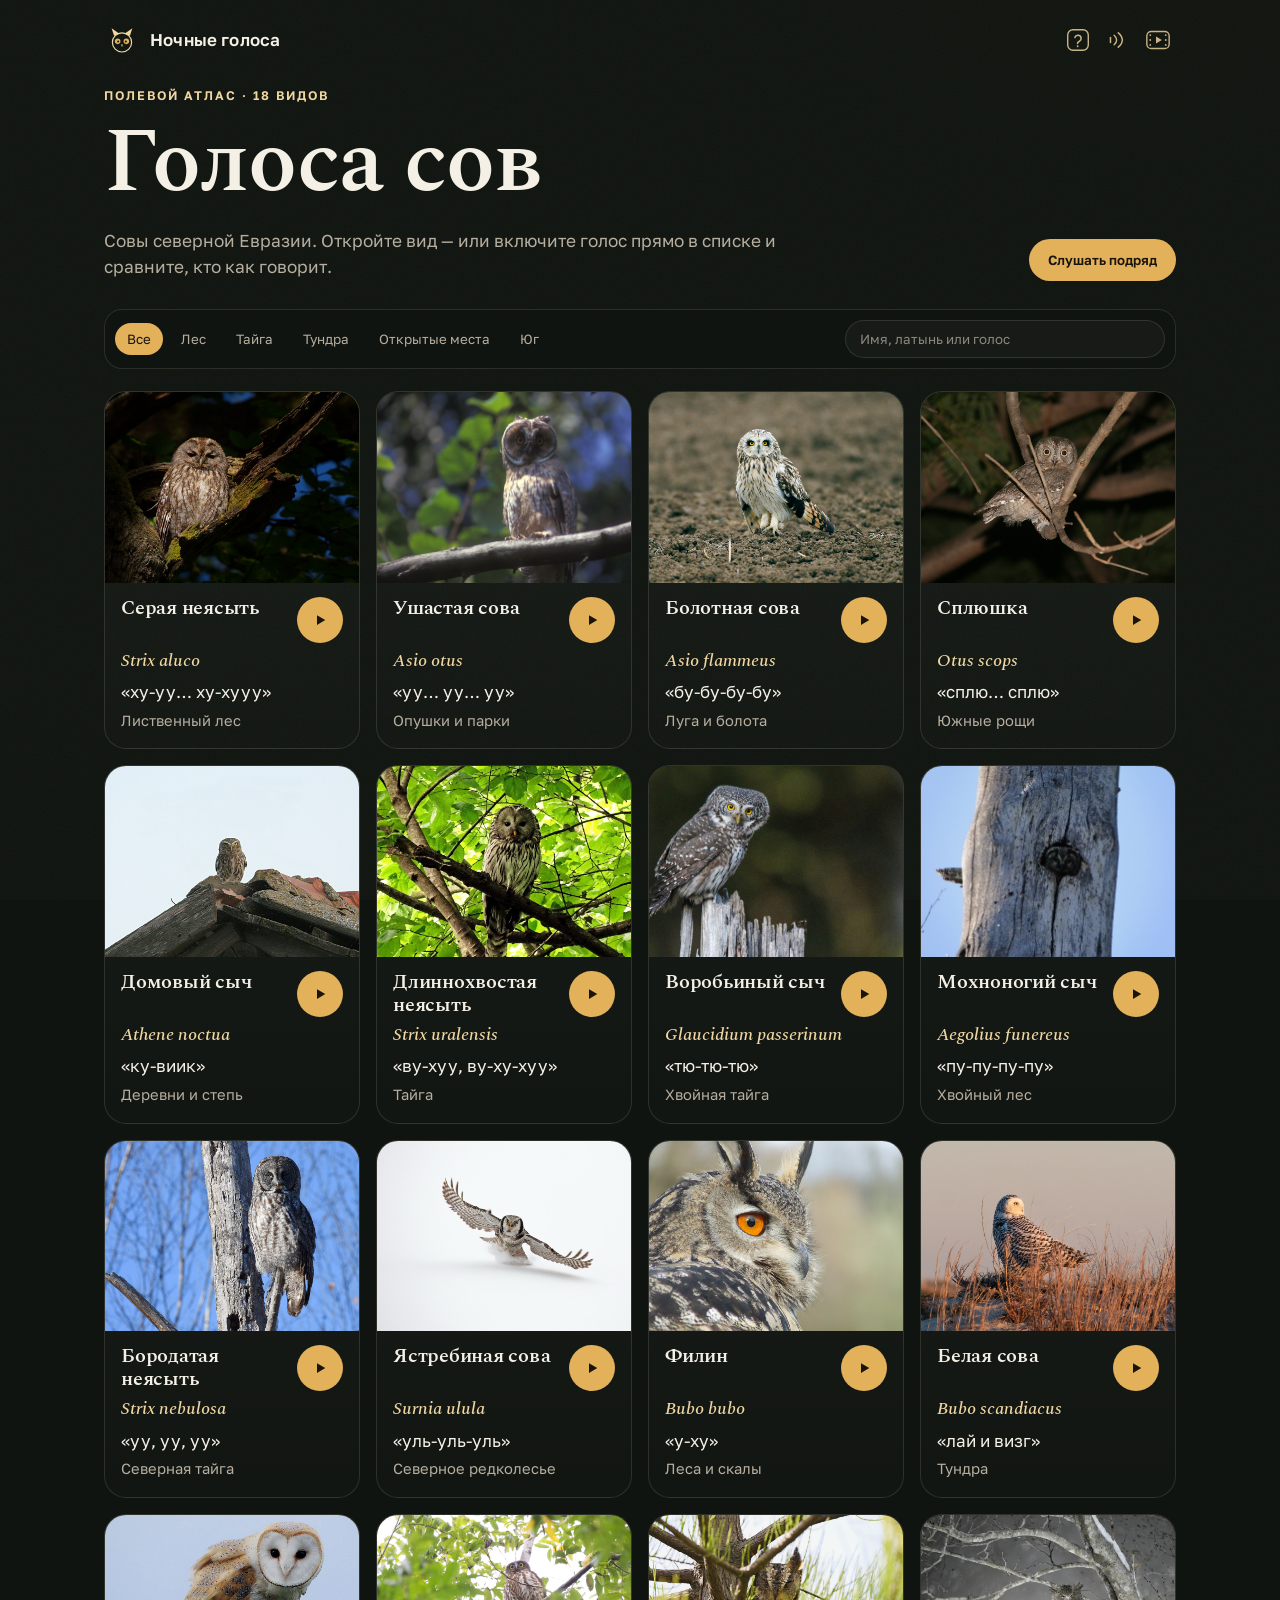
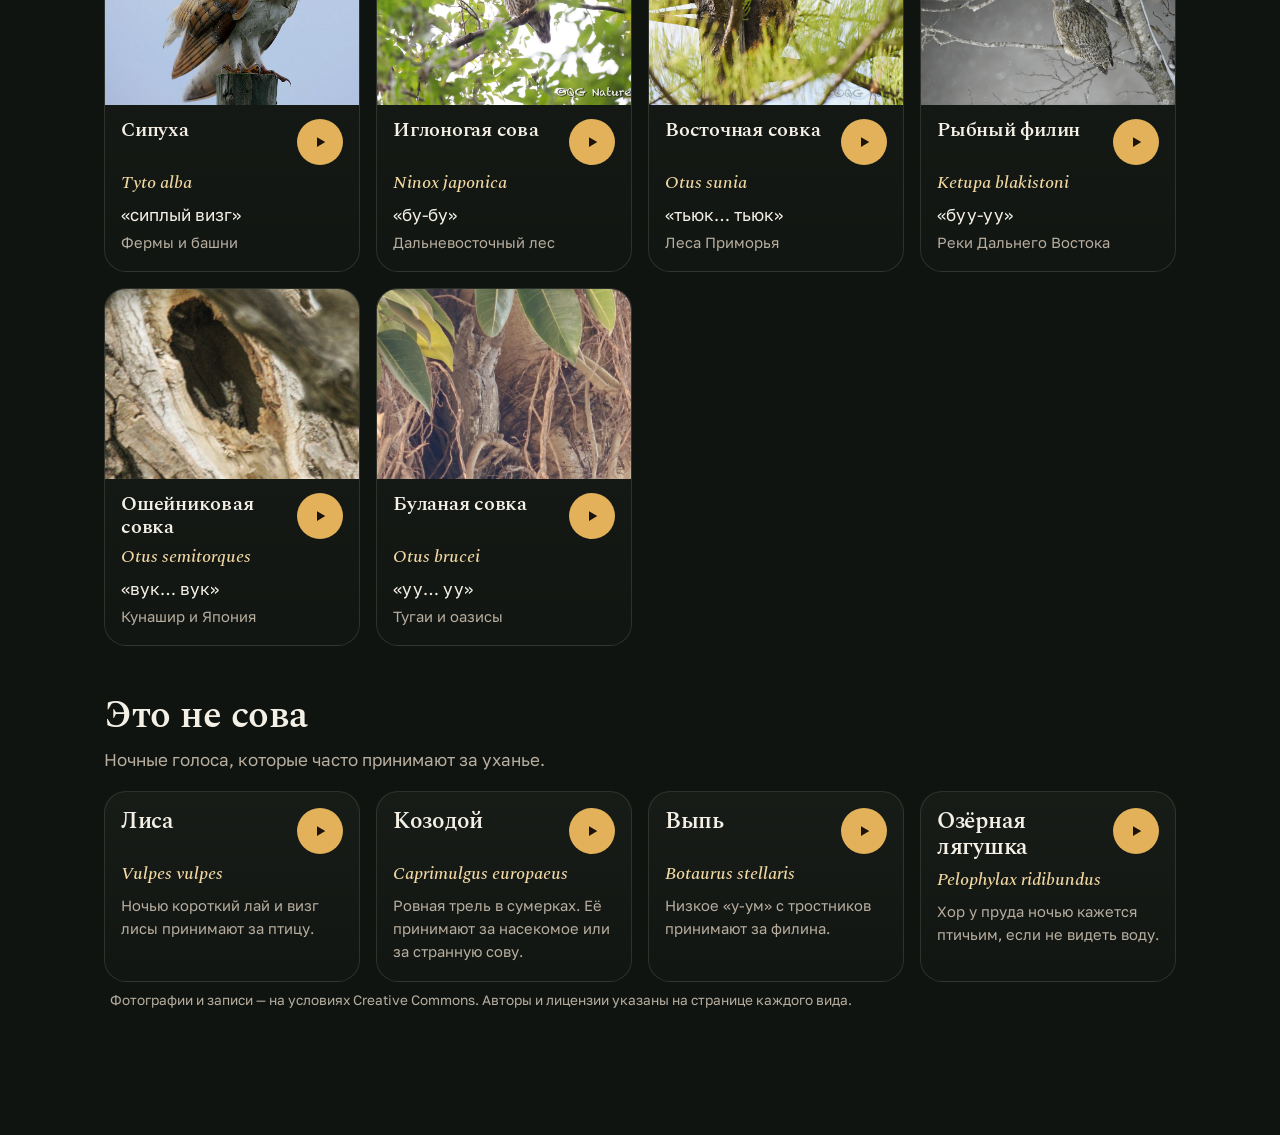
==== index.html @ 268fffe8 "Add an installable app that stores voices only after installation. Co-authored-by: Cursor <cursorage" ====
<!DOCTYPE html>
<html lang="ru">
<head>
  <meta charset="utf-8">
  <meta name="viewport" content="width=device-width, initial-scale=1">
  <title>Ночные голоса — атлас сов</title>
  <meta name="description" content="Каталог сов Евразии: фотографии, краткая биография, схема ареала и запись голоса. Статический сайт без базы данных.">
  <meta name="color-scheme" content="dark">
  <meta name="theme-color" content="#101410">
  <meta name="mobile-web-app-capable" content="yes">
  <meta name="apple-mobile-web-app-capable" content="yes">
  <meta name="apple-mobile-web-app-status-bar-style" content="black">
  <meta name="apple-mobile-web-app-title" content="Ночные голоса">
  <link rel="manifest" href="manifest.webmanifest">
  <link rel="apple-touch-icon" href="icons/icon-180.png">
  <link rel="icon" href="favicon.svg" type="image/svg+xml">
  <link rel="stylesheet" href="css/styles.css">
</head>
<body>
  <div class="sky" aria-hidden="true"></div>
  <header class="top">
    <a class="brand" href="#/">
      <svg class="mark" viewBox="0 0 48 48" aria-hidden="true">
        <circle cx="24" cy="27.2" r="12.8" fill="none" stroke="currentColor" stroke-width="1.6"/>
        <path d="M13.4 18.4 10.2 8.2 20.6 15.8z" fill="currentColor"/>
        <path d="M34.6 18.4 37.8 8.2 27.4 15.8z" fill="currentColor"/>
        <circle cx="18.2" cy="25.8" r="3.7" fill="#e2b15a"/>
        <circle cx="29.8" cy="25.8" r="3.7" fill="#e2b15a"/>
        <circle cx="18.9" cy="26" r="1.4" fill="#1a140c"/>
        <circle cx="29.1" cy="26" r="1.4" fill="#1a140c"/>
        <path d="M22.8 30h2.4L24 33.3z" fill="currentColor"/>
      </svg>
      <span>Ночные голоса</span>
    </a>
    <nav class="corner-links" aria-label="Разделы">
      <a class="corner-link" href="q/" target="_blank" rel="noopener" aria-label="Викторина" title="Викторина">
        <svg viewBox="0 0 32 32" aria-hidden="true">
          <rect x="4.25" y="4.25" width="23.5" height="23.5" rx="6" fill="none" stroke="currentColor" stroke-width="1.6"/>
          <path d="M12.4 13.1a3.7 3.7 0 0 1 7.2 1.2c0 2.3-2.2 3.2-3.4 4.2-.5.4-.7.9-.7 1.6" fill="none" stroke="currentColor" stroke-width="1.7" stroke-linecap="round"/>
          <circle cx="15.6" cy="23.15" r="1.05" fill="currentColor"/>
        </svg>
      </a>
      <a class="corner-link" href="v" target="_blank" rel="noopener" aria-label="Викторина по голосу" title="По голосу">
        <svg viewBox="0 0 32 32" aria-hidden="true">
          <path d="M7.4 13.1v5.8" fill="none" stroke="currentColor" stroke-width="1.7" stroke-linecap="round"/>
          <path d="M11.6 10.6c1.8 1.5 2.8 3.2 2.8 5.4s-1 3.9-2.8 5.4" fill="none" stroke="currentColor" stroke-width="1.7" stroke-linecap="round"/>
          <path d="M16.3 7.8c3 2.4 4.6 5.1 4.6 8.2s-1.6 5.8-4.6 8.2" fill="none" stroke="currentColor" stroke-width="1.7" stroke-linecap="round"/>
        </svg>
      </a>
      <a class="corner-link" href="h/" target="_blank" rel="noopener" aria-label="Фильм" title="Фильм">
        <svg viewBox="0 0 32 32" aria-hidden="true">
          <rect x="3.25" y="6.25" width="25.5" height="19.5" rx="5" fill="none" stroke="currentColor" stroke-width="1.6"/>
          <circle cx="7.15" cy="10.35" r="1.05" fill="currentColor"/>
          <circle cx="7.15" cy="16" r="1.05" fill="currentColor"/>
          <circle cx="7.15" cy="21.65" r="1.05" fill="currentColor"/>
          <circle cx="24.85" cy="10.35" r="1.05" fill="currentColor"/>
          <circle cx="24.85" cy="16" r="1.05" fill="currentColor"/>
          <circle cx="24.85" cy="21.65" r="1.05" fill="currentColor"/>
          <path d="M13.7 12.05v7.9l6.7-3.95z" fill="currentColor"/>
        </svg>
      </a>
    </nav>
  </header>
  <main id="app"></main>
  <div class="dock" id="dock" hidden>
    <button class="play" type="button" data-play="" aria-label="Пауза">
      <svg class="icon-play" viewBox="0 0 24 24" aria-hidden="true"><path d="M8 5.5v13l11-6.5z"/></svg>
      <svg class="icon-pause" viewBox="0 0 24 24" aria-hidden="true"><path d="M7 5h3.2v14H7zm6.8 0H17v14h-3.2z"/></svg>
    </button>
    <div class="dock-copy">
      <strong class="dock-name"></strong>
      <span class="dock-sub"></span>
    </div>
    <button class="text-button" type="button" data-stop>Стоп</button>
  </div>
  <audio id="player" preload="none"></audio>
  <dialog id="lightbox">
    <button class="text-button" type="button" data-close>Закрыть</button>
    <img alt="">
  </dialog>
  <script src="js/land.js"></script>
  <script src="js/data.js"></script>
  <script src="js/app.js"></script>
  <script src="js/pwa.js"></script>
</body>
</html>
---- css/styles.css ----
@import url("fonts.css");

:root {
  --bg: #101410;
  --bg-raise: #191e1a;
  --line: rgba(243, 232, 210, 0.12);
  --line-strong: rgba(226, 177, 90, 0.55);
  --text: #f4f0e6;
  --muted: #b7ae9f;
  --faint: #8f877a;
  --gold: #e2b15a;
  --gold-soft: #f0d7a2;
  --ink: #1a140c;
  --moss: #9aaf8d;
  --warn: #f0a06a;
  --shadow: 0 24px 60px rgba(0, 0, 0, 0.28);
  --serif: Spectral, Palatino, Georgia, serif;
  --sans: "Golos Text", "Segoe UI", sans-serif;
  --radius: 22px;
}

* { box-sizing: border-box; }
[hidden] { display: none !important; }
html { scroll-behavior: smooth; }
body {
  margin: 0;
  min-height: 100vh;
  color: var(--text);
  font-family: var(--sans);
  font-size: 17px;
  line-height: 1.55;
  background: var(--bg);
  color-scheme: dark;
}
button, input { font-family: inherit; }
img { max-width: 100%; }
button, input { color: inherit; }
a { color: inherit; }
h1, h2, h3, .latin {
  font-family: var(--serif);
  font-weight: 600;
  letter-spacing: -0.012em;
}
h1, h2, h3 { line-height: 1.12; margin: 0; }
.latin { font-weight: 500; font-style: italic; letter-spacing: 0; }

.sky {
  position: fixed;
  inset: 0;
  pointer-events: none;
  background:
    radial-gradient(520px 380px at 88% -10%, rgba(226, 177, 90, 0.16), transparent 70%),
    radial-gradient(640px 480px at -10% 110%, rgba(90, 120, 96, 0.16), transparent 68%),
    url("data:image/svg+xml,%3Csvg xmlns='http://www.w3.org/2000/svg' width='180' height='180'%3E%3Cfilter id='n'%3E%3CfeTurbulence type='fractalNoise' baseFrequency='.85' numOctaves='2' stitchTiles='stitch'/%3E%3C/filter%3E%3Crect width='180' height='180' filter='url(%23n)' opacity='.55'/%3E%3C/svg%3E");
  opacity: 0.55;
  mix-blend-mode: soft-light;
}

.top, #app, .dock { position: relative; z-index: 1; }
.top {
  display: flex;
  align-items: center;
  max-width: 1120px;
  margin: 0 auto;
  padding: 22px 24px 0;
}
.brand {
  display: inline-flex;
  align-items: center;
  gap: 10px;
  text-decoration: none;
  font-weight: 600;
  letter-spacing: 0.01em;
}
.mark {
  width: 36px;
  height: 36px;
  color: var(--gold-soft);
  border-radius: 12px;
  transition: background 0.2s ease;
}
.brand:hover .mark,
.brand:focus-visible .mark {
  background: rgba(226, 177, 90, 0.12);
}
.corner-links {
  margin-left: auto;
  display: inline-flex;
  align-items: center;
  gap: 4px;
}
.corner-link {
  display: inline-flex;
  align-items: center;
  justify-content: center;
  width: 36px;
  height: 36px;
  border-radius: 12px;
  color: var(--gold-soft);
  opacity: 0.82;
  transition: opacity 0.2s ease, background 0.2s ease;
}
.corner-link svg { width: 28px; height: 28px; }
.corner-link:hover, .corner-link:focus-visible {
  opacity: 1;
  background: rgba(226, 177, 90, 0.12);
}
#app {
  max-width: 1120px;
  margin: 0 auto;
  padding: 28px 24px 120px;
}

.hero {
  display: flex;
  justify-content: space-between;
  gap: 24px;
  align-items: flex-end;
  margin-bottom: 28px;
}
.eyebrow {
  margin: 0 0 8px;
  color: var(--gold-soft);
  font-size: 0.78rem;
  font-weight: 600;
  letter-spacing: 0.16em;
  text-transform: uppercase;
}
.hero h1 {
  font-size: clamp(3.15rem, 7.2vw, 5.6rem);
}
.lede {
  max-width: 46rem;
  margin: 14px 0 0;
  color: var(--muted);
  font-size: 1.08rem;
}
.tour, .text-button, .play, .filter, .thumb, .hero-photo, .back {
  cursor: pointer;
}
.tour, .text-button {
  border: 1px solid var(--line);
  background: transparent;
  border-radius: 999px;
  padding: 12px 18px;
  color: var(--text);
}
.tour {
  background: var(--gold);
  color: var(--ink);
  border-color: transparent;
  font-weight: 600;
  white-space: nowrap;
}
.tour[aria-pressed="true"] {
  background: transparent;
  color: var(--gold-soft);
  border-color: var(--line-strong);
}
.tour:hover, .text-button:hover, .filter:hover, .back:hover { border-color: var(--line-strong); }
.tour:hover { filter: brightness(1.05); }

.toolbar {
  display: flex;
  flex-wrap: wrap;
  gap: 12px;
  align-items: center;
  justify-content: space-between;
  position: sticky;
  top: 12px;
  z-index: 4;
  padding: 10px;
  margin-bottom: 22px;
  border: 1px solid var(--line);
  border-radius: 18px;
  background: rgba(16, 20, 16, 0.82);
  backdrop-filter: blur(16px);
}
.filters { display: flex; flex-wrap: wrap; gap: 6px; }
.filter {
  border: 0;
  background: transparent;
  color: var(--muted);
  border-radius: 999px;
  padding: 8px 12px;
}
.filter.is-on {
  background: var(--gold);
  color: var(--ink);
}
.search {
  display: flex;
  align-items: center;
  min-width: min(100%, 260px);
  flex: 1 1 220px;
  max-width: 320px;
  border-radius: 999px;
  border: 1px solid var(--line);
  background: rgba(255, 255, 255, 0.03);
}
.search input {
  width: 100%;
  border: 0;
  background: transparent;
  padding: 10px 14px;
  outline: none;
}
.search input::placeholder { color: var(--faint); }

.grid {
  display: grid;
  grid-template-columns: repeat(auto-fill, minmax(250px, 1fr));
  gap: 16px;
}
.card {
  display: flex;
  flex-direction: column;
  border: 1px solid var(--line);
  border-radius: var(--radius);
  background: linear-gradient(180deg, rgba(255, 248, 236, 0.035), rgba(255, 248, 236, 0.012));
  overflow: hidden;
  transition: transform 0.2s ease, border-color 0.2s ease;
}
.card:hover, .card.is-playing, .mimic:hover, .mimic.is-playing { border-color: var(--line-strong); transform: translateY(-3px); }
.card-photo {
  display: block;
  aspect-ratio: 4 / 3;
  overflow: hidden;
  background: #0c0f0d;
}
.card-photo img, .hero-photo img, .thumb img {
  width: 100%;
  height: 100%;
  object-fit: cover;
  display: block;
}
.card:hover .card-photo img { transform: scale(1.035); }
.card-photo img { transition: transform 0.45s ease; }
.card-body { padding: 14px 16px 16px; display: flex; flex-direction: column; gap: 4px; }
.card-title { display: flex; align-items: flex-start; justify-content: space-between; gap: 10px; }
.card-title a { min-width: 0; }
.card-title h2 {
  font-size: clamp(1.28rem, 1.45vw, 1.62rem);
  text-wrap: balance;
  hyphens: auto;
  overflow-wrap: break-word;
}
.card-title a, .similar a { text-decoration: none; }
.card-title a:hover, .similar a:hover h3 { color: var(--gold-soft); }
.latin { margin: 0; color: var(--gold-soft); font-size: 1.15rem; }
.mnemonic, .place { margin: 0; }
.mnemonic { color: var(--text); }
.place, .caption, .credits, .map-note { color: var(--muted); }
.place { font-size: 0.92rem; }

.play {
  width: 46px;
  height: 46px;
  flex: 0 0 auto;
  border: 0;
  border-radius: 50%;
  background: var(--gold);
  color: var(--ink);
  display: grid;
  place-items: center;
}
.play svg { width: 18px; height: 18px; fill: currentColor; }
.play .icon-pause, .play.is-on .icon-play { display: none; }
.play.is-on .icon-pause { display: block; }
.play:hover { filter: brightness(1.06); }

.empty {
  margin: 28px 0;
  color: var(--muted);
}

.back {
  display: inline-flex;
  margin-bottom: 18px;
  color: var(--muted);
  text-decoration: none;
}
.species-head {
  display: flex;
  justify-content: space-between;
  gap: 18px;
  align-items: flex-end;
  margin-bottom: 22px;
}
.species-head h1 {
  font-size: clamp(3rem, 6.4vw, 5.1rem);
  overflow-wrap: break-word;
  hyphens: auto;
}
.voice-line { margin: 10px 0 0; font-size: 1.25rem; }
.status {
  margin: 0;
  padding: 8px 12px;
  border-radius: 999px;
  border: 1px solid rgba(154, 175, 141, 0.45);
  color: var(--moss);
  white-space: nowrap;
}
.status[data-status="VU"],
.status[data-status="EN"] {
  border-color: rgba(240, 160, 106, 0.6);
  color: var(--warn);
}

.species-grid {
  display: grid;
  grid-template-columns: 1.35fr 0.9fr;
  gap: 22px;
  align-items: start;
}
.gallery, .voice-panel, .map-card, .prose, .similar, .credits {
  border: 1px solid var(--line);
  border-radius: var(--radius);
  background: rgba(255, 248, 236, 0.025);
}
.gallery { padding: 12px; }
.hero-photo {
  display: block;
  width: 100%;
  padding: 0;
  border: 0;
  border-radius: 16px;
  overflow: hidden;
  background: #0c0f0d;
  aspect-ratio: 4 / 3;
}
.thumbs { display: flex; gap: 8px; margin-top: 10px; }
.thumb {
  width: 84px;
  height: 64px;
  padding: 0;
  border-radius: 10px;
  overflow: hidden;
  border: 1px solid transparent;
  background: #0c0f0d;
}
.thumb[aria-current="true"] { border-color: var(--gold); }
.caption { margin: 10px 4px 2px; font-size: 0.88rem; }
.caption a { color: var(--gold-soft); }

.voice-panel { padding: 22px; }
.repertoire { margin: 0 0 14px; color: var(--muted); }
.calls { display: grid; gap: 18px; }
.voice-call + .voice-call {
  padding-top: 16px;
  border-top: 1px solid var(--line);
}
.voice-call h3 { font-size: 1.55rem; }
.when { margin: 6px 0 8px; color: var(--gold-soft); }
.hint { margin: 0 0 14px; color: var(--muted); }
.player { display: grid; grid-template-columns: auto 1fr; gap: 12px 14px; align-items: center; }
.wave {
  position: relative;
  height: 74px;
  border-radius: 12px;
  overflow: hidden;
  background: rgba(0, 0, 0, 0.22);
  cursor: pointer;
}
.wave canvas { width: 100%; height: 100%; display: block; }
.shade {
  position: absolute;
  top: 0;
  right: 0;
  bottom: 0;
  width: 100%;
  background: rgba(12, 15, 13, 0.62);
  box-shadow: -1px 0 0 var(--gold-soft);
  pointer-events: none;
}
.times {
  grid-column: 2;
  display: flex;
  justify-content: space-between;
  color: var(--faint);
  font-variant-numeric: tabular-nums;
  font-size: 0.85rem;
  margin-top: -6px;
}
.license-note {
  margin: 12px 0 0;
  color: var(--warn);
  font-size: 0.88rem;
}
.facts {
  display: grid;
  grid-template-columns: auto 1fr;
  gap: 7px 14px;
  margin: 18px 0 0;
}
.facts dt { color: var(--faint); }
.facts dd { margin: 0; }

.stack { display: grid; gap: 16px; margin-top: 16px; }
.prose, .habitat, .similar, .credits { padding: 22px 24px; }
.prose h2, .habitat h2, .similar h2 { font-size: 2rem; margin-bottom: 12px; }
.prose p, .habitat p { margin: 0 0 12px; }
.prose p:last-child, .habitat p:last-child { margin-bottom: 0; }
.habitat {
  display: grid;
  grid-template-columns: 0.85fr 1.15fr;
  gap: 22px;
  border: 1px solid var(--line);
  border-radius: var(--radius);
  background: rgba(255, 248, 236, 0.025);
}
.chips { display: flex; flex-wrap: wrap; gap: 8px; padding: 0; margin: 14px 0 0; list-style: none; }
.chips li {
  padding: 6px 10px;
  border-radius: 999px;
  background: rgba(154, 175, 141, 0.12);
  color: var(--moss);
  font-size: 0.92rem;
}
.map-card { padding: 12px 12px 8px; background: #121714; }
.map-card svg { width: 100%; height: auto; display: block; }
.land { fill: #2a3832; }
.range { fill: rgba(226, 177, 90, 0.42); stroke: rgba(240, 215, 162, 0.95); stroke-width: 1.4; }
.map-labels { fill: #c9c0b0; font-family: var(--sans); font-size: 15px; letter-spacing: 0.04em; }
.map-note { margin: 8px 6px 4px; font-size: 0.85rem; }

.mimics { margin-top: 48px; }
.mimics h2 { font-size: clamp(1.8rem, 3vw, 2.5rem); }
.mimic-lead {
  max-width: 40rem;
  margin: 10px 0 0;
  color: var(--muted);
}
.mimic-grid {
  display: grid;
  grid-template-columns: repeat(auto-fill, minmax(240px, 1fr));
  gap: 16px;
  margin-top: 18px;
}
.mimic {
  display: flex;
  flex-direction: column;
  gap: 6px;
  padding: 16px 16px 18px;
  border: 1px solid var(--line);
  border-radius: var(--radius);
  background: linear-gradient(180deg, rgba(255, 248, 236, 0.035), rgba(255, 248, 236, 0.012));
  transition: transform 0.2s ease, border-color 0.2s ease;
}
.mimic-title { display: flex; align-items: flex-start; justify-content: space-between; gap: 10px; }
.mimic-title a { text-decoration: none; min-width: 0; }
.mimic-title h3 { font-size: 1.45rem; }
.mimic-title a:hover h3 { color: var(--gold-soft); }
.mimic-page { max-width: 720px; }
.mimic-page h1 { font-size: clamp(2.4rem, 5vw, 3.6rem); }
.mimic-page .latin { margin: 8px 0 0; font-size: 1.35rem; }
.mimic-page .voice-call { margin-top: 22px; }
.mimic-page .credits { margin-top: 18px; }

.similar-list { display: grid; gap: 10px; }
.similar-list a {
  display: grid;
  grid-template-columns: 92px 1fr;
  gap: 12px;
  align-items: center;
  text-decoration: none;
  padding: 8px;
  border-radius: 16px;
}
.similar-list a:hover { background: rgba(255, 248, 236, 0.04); }
.similar-list img { width: 92px; height: 70px; object-fit: cover; border-radius: 10px; }
.similar-list h3 { font-size: 1.35rem; }
.similar-list p { margin: 4px 0 0; color: var(--muted); }

.credits summary { cursor: pointer; color: var(--gold-soft); }
.credits ul { margin: 14px 0 0; padding-left: 18px; color: var(--muted); }
.credits a { color: var(--gold-soft); }

.dock {
  position: fixed;
  z-index: 6;
  left: 50%;
  bottom: 18px;
  transform: translateX(-50%);
  display: flex;
  align-items: center;
  gap: 12px;
  width: min(520px, calc(100% - 28px));
  padding: 10px 12px;
  border-radius: 999px;
  border: 1px solid var(--line-strong);
  background: rgba(20, 18, 14, 0.92);
  box-shadow: var(--shadow);
  backdrop-filter: blur(16px);
}
.dock-copy { display: flex; flex-direction: column; min-width: 0; flex: 1; }
.dock-name { font-family: var(--serif); font-weight: 600; font-size: 1.2rem; }
.dock-sub { color: var(--muted); font-size: 0.88rem; white-space: nowrap; overflow: hidden; text-overflow: ellipsis; }
.dock[hidden] { display: none; }

dialog {
  border: 0;
  padding: 0;
  background: transparent;
  max-width: min(1080px, 94vw);
  width: 100%;
}
dialog::backdrop { background: rgba(6, 8, 7, 0.86); }
dialog img {
  width: 100%;
  max-height: 84vh;
  object-fit: contain;
  border-radius: 16px;
  background: #0c0f0d;
}
dialog .text-button {
  position: absolute;
  top: 12px;
  right: 12px;
  background: rgba(16, 20, 16, 0.8);
}

:focus-visible {
  outline: 2px solid var(--gold);
  outline-offset: 3px;
}

@media (max-width: 860px) {
  .hero, .species-head, .species-grid, .habitat { display: block; }
  .tour { margin-top: 18px; }
  .species-head .status { display: inline-block; margin-top: 14px; }
  .voice-panel, .map-card { margin-top: 16px; }
  .hero h1 { font-size: clamp(2.7rem, 13vw, 4rem); }
  .species-head h1 { font-size: clamp(2.05rem, 10vw, 3rem); }
}

@media (prefers-reduced-motion: reduce) {
  html { scroll-behavior: auto; }
  *, *::before, *::after {
    animation: none !important;
    transition: none !important;
  }
}
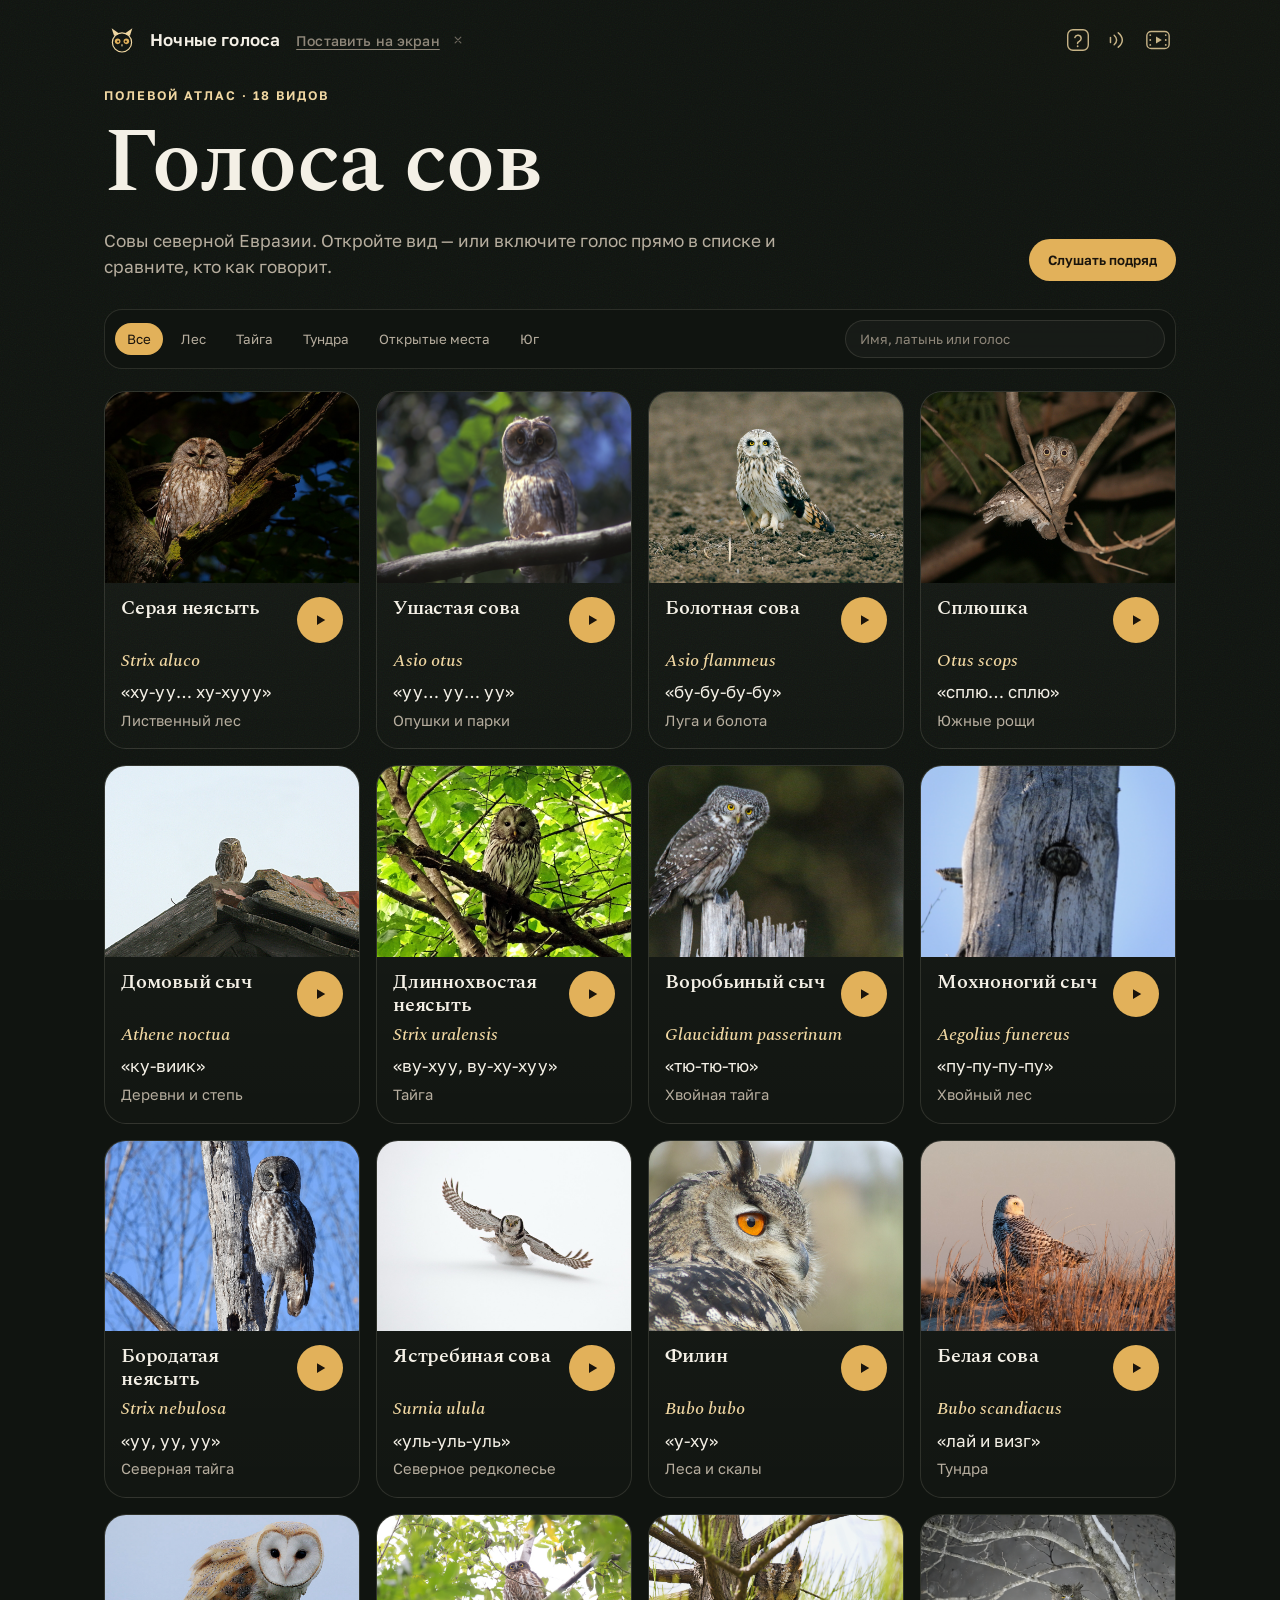
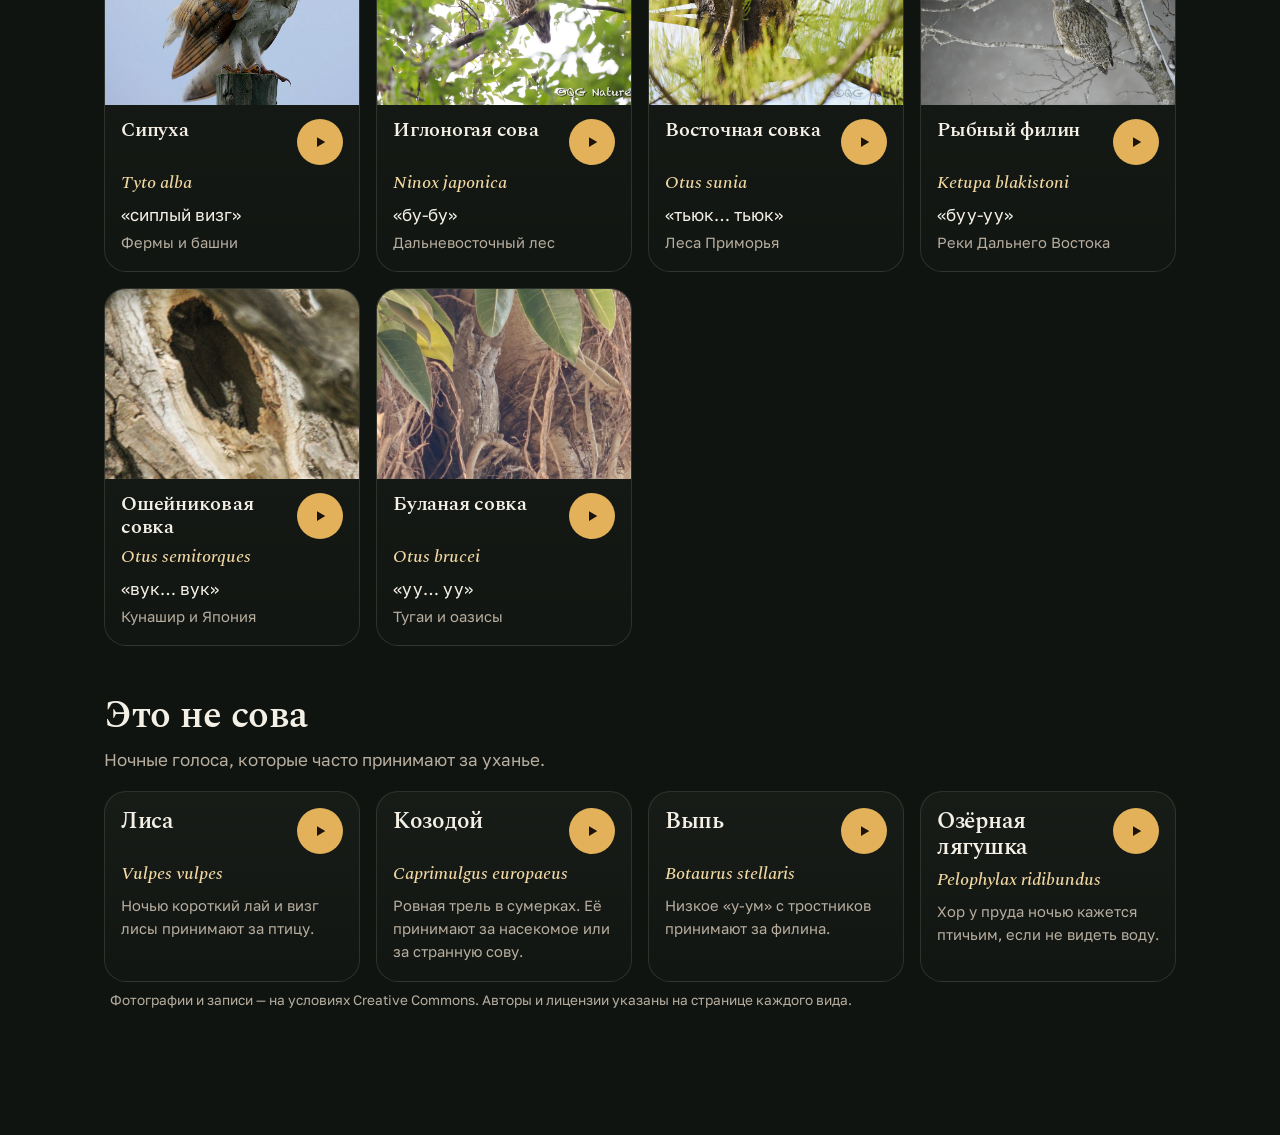
==== commit 78fa4e42: "Show an install link beside the title so the app is easy to find. Co-authored-by: Cursor <cursoragen" ====
--- a/index.html
+++ b/index.html
@@ -13,12 +13,24 @@
   <meta name="apple-mobile-web-app-title" content="Ночные голоса">
   <link rel="manifest" href="manifest.webmanifest">
   <link rel="apple-touch-icon" href="icons/icon-180.png">
+  <script>
+    window.addEventListener("beforeinstallprompt", (event) => {
+      let hidden = false;
+      try { hidden = localStorage.getItem("owl-install-hidden") === "1"; } catch (error) {}
+      const installed = matchMedia("(display-mode: standalone)").matches || navigator.standalone === true;
+      if (hidden || installed) return;
+      event.preventDefault();
+      window.__owlInstallPrompt = event;
+      window.dispatchEvent(new Event("owl-install-ready"));
+    });
+  </script>
   <link rel="icon" href="favicon.svg" type="image/svg+xml">
   <link rel="stylesheet" href="css/styles.css">
 </head>
 <body>
   <div class="sky" aria-hidden="true"></div>
   <header class="top">
+    <div class="mast">
     <a class="brand" href="#/">
       <svg class="mark" viewBox="0 0 48 48" aria-hidden="true">
         <circle cx="24" cy="27.2" r="12.8" fill="none" stroke="currentColor" stroke-width="1.6"/>
@@ -32,6 +44,15 @@
       </svg>
       <span>Ночные голоса</span>
     </a>
+    <div class="install-offer" data-install-offer hidden>
+      <button class="install-app" type="button" data-install>Поставить на экран</button>
+      <button class="install-dismiss" type="button" data-install-dismiss aria-label="Больше не предлагать" title="Больше не предлагать">
+        <svg viewBox="0 0 16 16" aria-hidden="true">
+          <path d="M4.2 4.2 11.8 11.8M11.8 4.2 4.2 11.8" fill="none" stroke="currentColor" stroke-width="1.6" stroke-linecap="round"/>
+        </svg>
+      </button>
+    </div>
+    </div>
     <nav class="corner-links" aria-label="Разделы">
       <a class="corner-link" href="q/" target="_blank" rel="noopener" aria-label="Викторина" title="Викторина">
         <svg viewBox="0 0 32 32" aria-hidden="true">
@@ -78,6 +99,10 @@
     <button class="text-button" type="button" data-close>Закрыть</button>
     <img alt="">
   </dialog>
+  <dialog class="install-hint" id="install-hint">
+    <p>Нажмите «Поделиться», затем «На экран Домой».</p>
+    <button type="button" data-install-close>Понятно</button>
+  </dialog>
   <script src="js/land.js"></script>
   <script src="js/data.js"></script>
   <script src="js/app.js"></script>
--- a/css/styles.css
+++ b/css/styles.css
@@ -59,18 +59,29 @@
 .top, #app, .dock { position: relative; z-index: 1; }
 .top {
   display: flex;
-  align-items: center;
+  flex-wrap: wrap;
+  align-items: center;
+  column-gap: 16px;
+  row-gap: 8px;
   max-width: 1120px;
   margin: 0 auto;
   padding: 22px 24px 0;
 }
+.mast {
+  display: flex;
+  align-items: center;
+  gap: 16px;
+  min-width: 0;
+}
 .brand {
   display: inline-flex;
+  flex: none;
   align-items: center;
   gap: 10px;
   text-decoration: none;
   font-weight: 600;
   letter-spacing: 0.01em;
+  white-space: nowrap;
 }
 .mark {
   width: 36px;
@@ -105,6 +116,68 @@
   opacity: 1;
   background: rgba(226, 177, 90, 0.12);
 }
+.install-offer {
+  display: flex;
+  align-items: center;
+  flex: none;
+  margin: 0;
+  color: var(--faint);
+}
+.install-app, .install-dismiss {
+  display: inline-flex;
+  align-items: center;
+  justify-content: center;
+  border: 0;
+  background: transparent;
+  color: inherit;
+  cursor: pointer;
+}
+.install-app {
+  height: 28px;
+  padding: 0 4px 0 0;
+  font-size: 14px;
+  font-weight: 500;
+  letter-spacing: 0.01em;
+  text-decoration: underline;
+  text-underline-offset: 3px;
+}
+.install-dismiss {
+  width: 28px;
+  height: 28px;
+  border-radius: 999px;
+  opacity: 0.72;
+}
+.install-dismiss svg { width: 12px; height: 12px; }
+.install-app:hover, .install-app:focus-visible,
+.install-dismiss:hover, .install-dismiss:focus-visible {
+  color: var(--gold-soft);
+  opacity: 1;
+}
+dialog.install-hint {
+  width: min(340px, calc(100vw - 36px));
+  max-width: 340px;
+  margin: auto;
+  padding: 22px 22px 18px;
+  border: 1px solid var(--line-strong);
+  border-radius: 18px;
+  background: var(--bg-raise);
+  color: var(--text);
+  box-shadow: var(--shadow);
+}
+dialog.install-hint p {
+  margin: 0 0 18px;
+  font-size: 1.02rem;
+  line-height: 1.45;
+}
+dialog.install-hint button {
+  border: 1px solid var(--line);
+  border-radius: 999px;
+  background: transparent;
+  padding: 10px 16px;
+  color: var(--text);
+  cursor: pointer;
+}
+dialog.install-hint button:hover { border-color: var(--line-strong); }
 #app {
   max-width: 1120px;
   margin: 0 auto;
@@ -525,6 +598,12 @@
   outline-offset: 3px;
 }
 
+@media (max-width: 640px) {
+  .top { row-gap: 12px; }
+  .mast { flex: 1 0 100%; gap: 10px; }
+  .corner-links { margin-left: auto; }
+}
+
 @media (max-width: 860px) {
   .hero, .species-head, .species-grid, .habitat { display: block; }
   .tour { margin-top: 18px; }
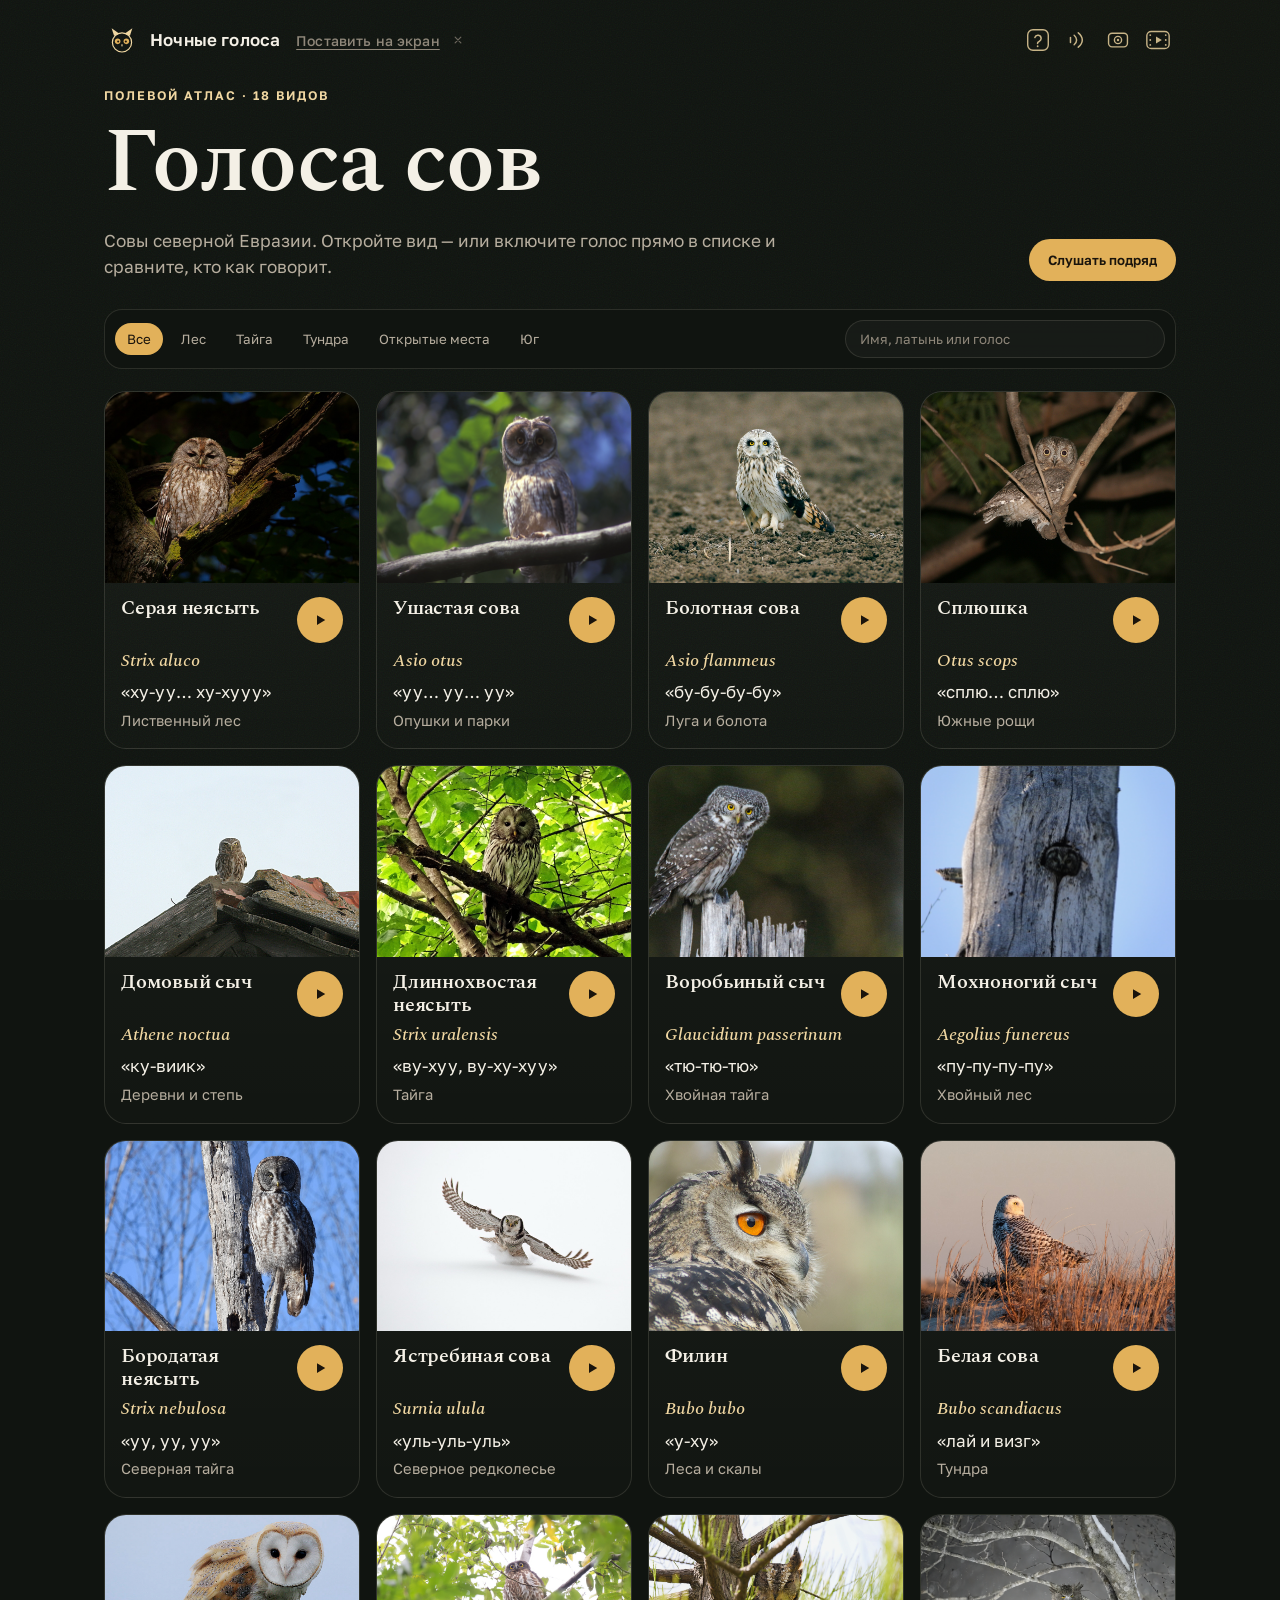
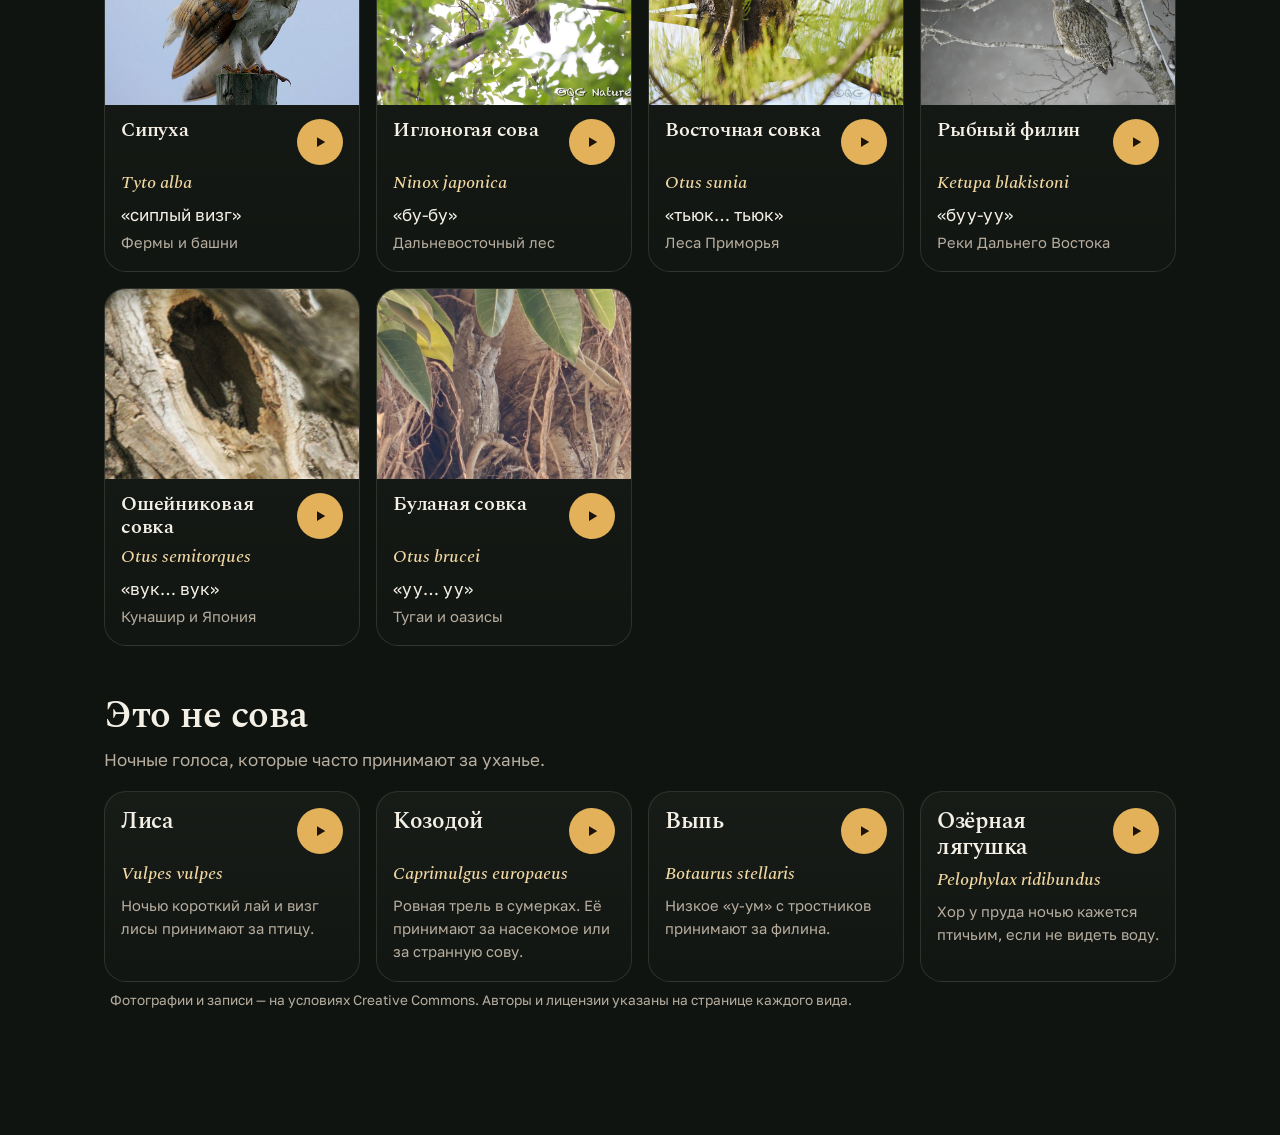
==== commit 67c2503c: "Add a streams page for the barn owl and eagle owl cameras. Co-authored-by: Cursor <cursoragent@curso" ====
--- a/index.html
+++ b/index.html
@@ -30,7 +30,6 @@
 <body>
   <div class="sky" aria-hidden="true"></div>
   <header class="top">
-    <div class="mast">
     <a class="brand" href="#/">
       <svg class="mark" viewBox="0 0 48 48" aria-hidden="true">
         <circle cx="24" cy="27.2" r="12.8" fill="none" stroke="currentColor" stroke-width="1.6"/>
@@ -44,15 +43,6 @@
       </svg>
       <span>Ночные голоса</span>
     </a>
-    <div class="install-offer" data-install-offer hidden>
-      <button class="install-app" type="button" data-install>Поставить на экран</button>
-      <button class="install-dismiss" type="button" data-install-dismiss aria-label="Больше не предлагать" title="Больше не предлагать">
-        <svg viewBox="0 0 16 16" aria-hidden="true">
-          <path d="M4.2 4.2 11.8 11.8M11.8 4.2 4.2 11.8" fill="none" stroke="currentColor" stroke-width="1.6" stroke-linecap="round"/>
-        </svg>
-      </button>
-    </div>
-    </div>
     <nav class="corner-links" aria-label="Разделы">
       <a class="corner-link" href="q/" target="_blank" rel="noopener" aria-label="Викторина" title="Викторина">
         <svg viewBox="0 0 32 32" aria-hidden="true">
@@ -68,6 +58,13 @@
           <path d="M16.3 7.8c3 2.4 4.6 5.1 4.6 8.2s-1.6 5.8-4.6 8.2" fill="none" stroke="currentColor" stroke-width="1.7" stroke-linecap="round"/>
         </svg>
       </a>
+      <a class="corner-link" href="t/" target="_blank" rel="noopener" aria-label="Трансляции" title="Трансляции">
+        <svg viewBox="0 0 32 32" aria-hidden="true">
+          <rect x="5.2" y="8.2" width="21.6" height="15.6" rx="4" fill="none" stroke="currentColor" stroke-width="1.6"/>
+          <circle cx="16" cy="16" r="4.1" fill="none" stroke="currentColor" stroke-width="1.6"/>
+          <circle cx="16" cy="16" r="1.35" fill="currentColor"/>
+        </svg>
+      </a>
       <a class="corner-link" href="h/" target="_blank" rel="noopener" aria-label="Фильм" title="Фильм">
         <svg viewBox="0 0 32 32" aria-hidden="true">
           <rect x="3.25" y="6.25" width="25.5" height="19.5" rx="5" fill="none" stroke="currentColor" stroke-width="1.6"/>
@@ -81,6 +78,14 @@
         </svg>
       </a>
     </nav>
+    <div class="install-offer" data-install-offer hidden>
+      <button class="install-app" type="button" data-install>Поставить на экран</button>
+      <button class="install-dismiss" type="button" data-install-dismiss aria-label="Больше не предлагать" title="Больше не предлагать">
+        <svg viewBox="0 0 16 16" aria-hidden="true">
+          <path d="M4.2 4.2 11.8 11.8M11.8 4.2 4.2 11.8" fill="none" stroke="currentColor" stroke-width="1.6" stroke-linecap="round"/>
+        </svg>
+      </button>
+    </div>
   </header>
   <main id="app"></main>
   <div class="dock" id="dock" hidden>
@@ -100,8 +105,11 @@
     <img alt="">
   </dialog>
   <dialog class="install-hint" id="install-hint">
-    <p>Нажмите «Поделиться», затем «На экран Домой».</p>
-    <button type="button" data-install-close>Понятно</button>
+    <p data-install-text>Установить «Ночные голоса» на экран?</p>
+    <div class="install-hint-actions">
+      <button type="button" data-install-close>Отмена</button>
+      <button type="button" data-install-confirm autofocus>Установить</button>
+    </div>
   </dialog>
   <script src="js/land.js"></script>
   <script src="js/data.js"></script>
--- a/css/styles.css
+++ b/css/styles.css
@@ -67,12 +67,9 @@
   margin: 0 auto;
   padding: 22px 24px 0;
 }
-.mast {
-  display: flex;
-  align-items: center;
-  gap: 16px;
-  min-width: 0;
-}
+.brand { order: 1; }
+.install-offer { order: 2; }
+.corner-links { order: 3; }
 .brand {
   display: inline-flex;
   flex: none;
@@ -169,6 +166,11 @@
   font-size: 1.02rem;
   line-height: 1.45;
 }
+.install-hint-actions {
+  display: flex;
+  justify-content: flex-end;
+  gap: 10px;
+}
 dialog.install-hint button {
   border: 1px solid var(--line);
   border-radius: 999px;
@@ -178,6 +180,13 @@
   cursor: pointer;
 }
 dialog.install-hint button:hover { border-color: var(--line-strong); }
+dialog.install-hint [data-install-confirm] {
+  border-color: transparent;
+  background: var(--gold);
+  color: var(--ink);
+  font-weight: 600;
+}
+dialog.install-hint [data-install-confirm]:hover { filter: brightness(1.05); }
 #app {
   max-width: 1120px;
   margin: 0 auto;
@@ -598,10 +607,21 @@
   outline-offset: 3px;
 }
 
-@media (max-width: 640px) {
-  .top { row-gap: 12px; }
-  .mast { flex: 1 0 100%; gap: 10px; }
-  .corner-links { margin-left: auto; }
+@media (max-width: 720px) {
+  .corner-links { order: 2; }
+  .install-offer {
+    order: 3;
+    flex: 1 0 100%;
+    margin-top: -2px;
+  }
+}
+
+@media (max-width: 420px) {
+  .top { padding-left: 16px; padding-right: 16px; column-gap: 8px; }
+  #app { padding-left: 16px; padding-right: 16px; }
+  .corner-links { gap: 2px; }
+  .corner-link { width: 32px; height: 32px; }
+  .corner-link svg { width: 24px; height: 24px; }
 }
 
 @media (max-width: 860px) {
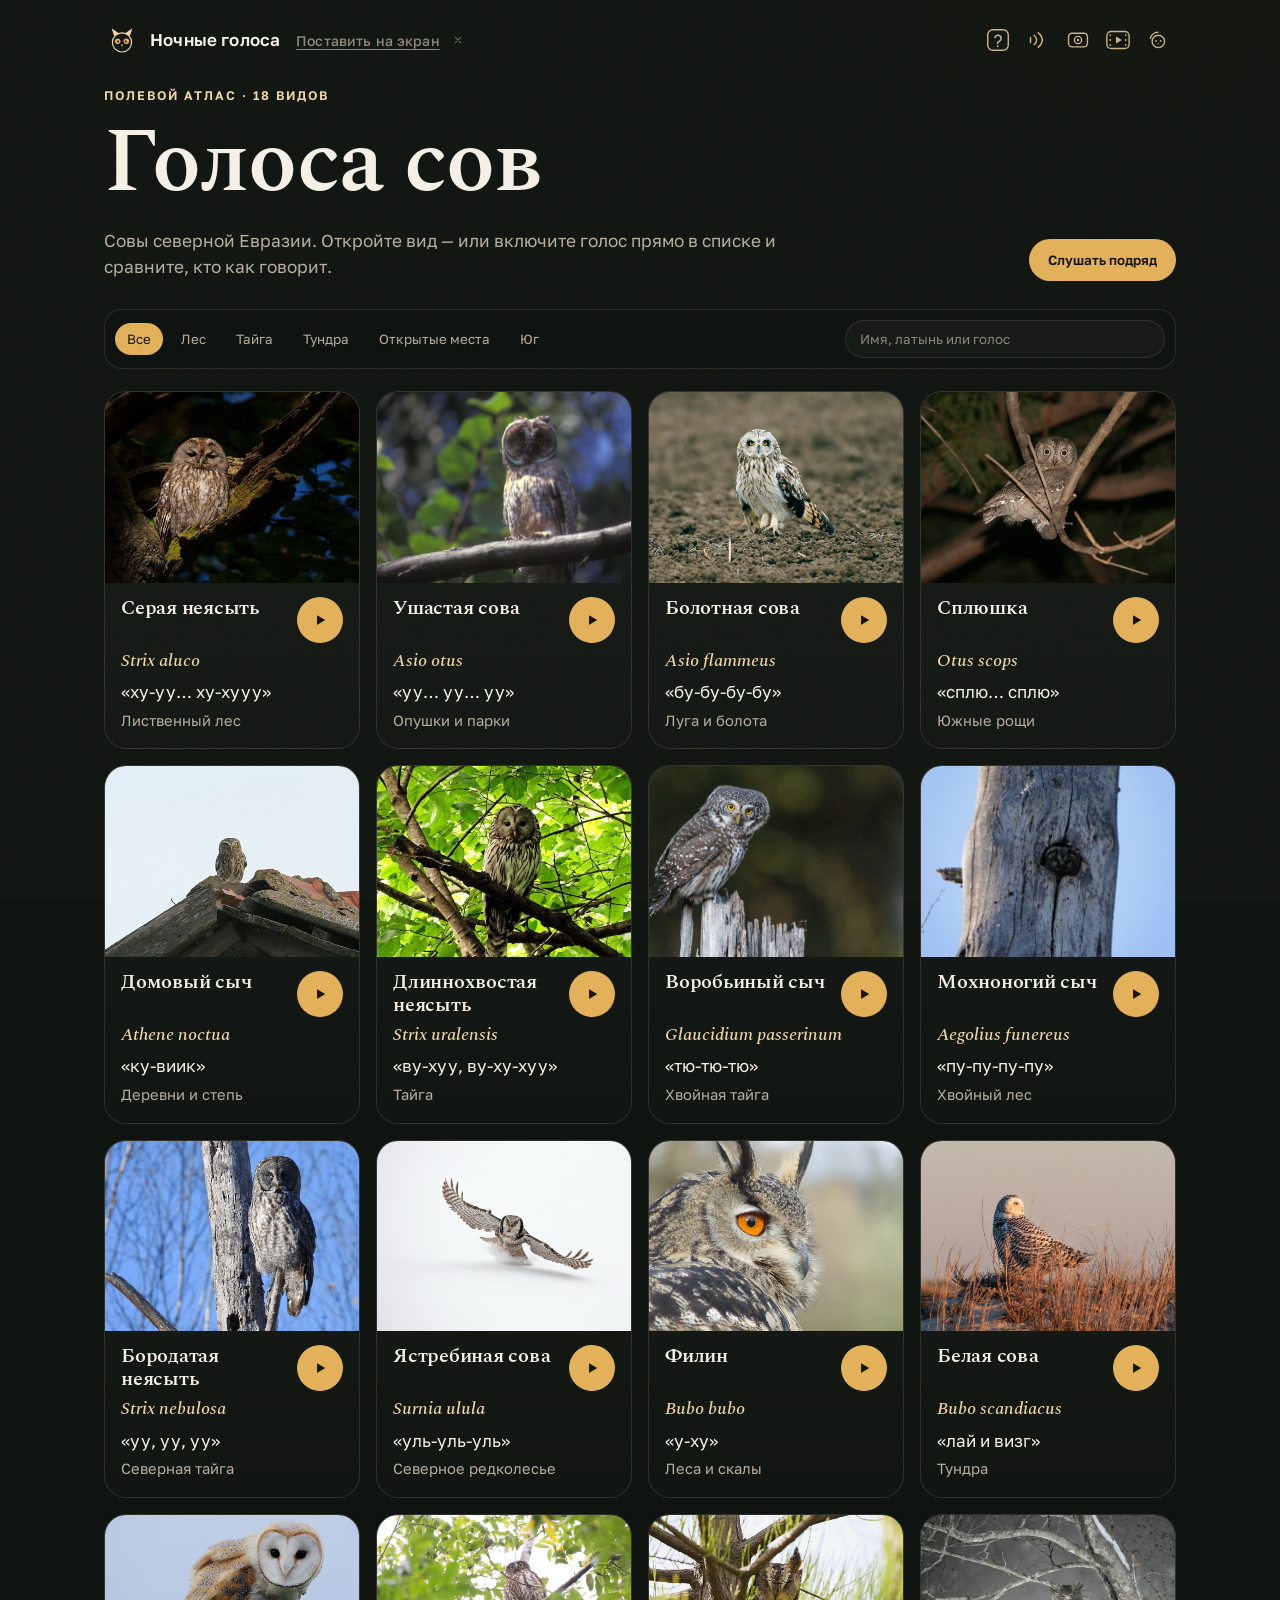
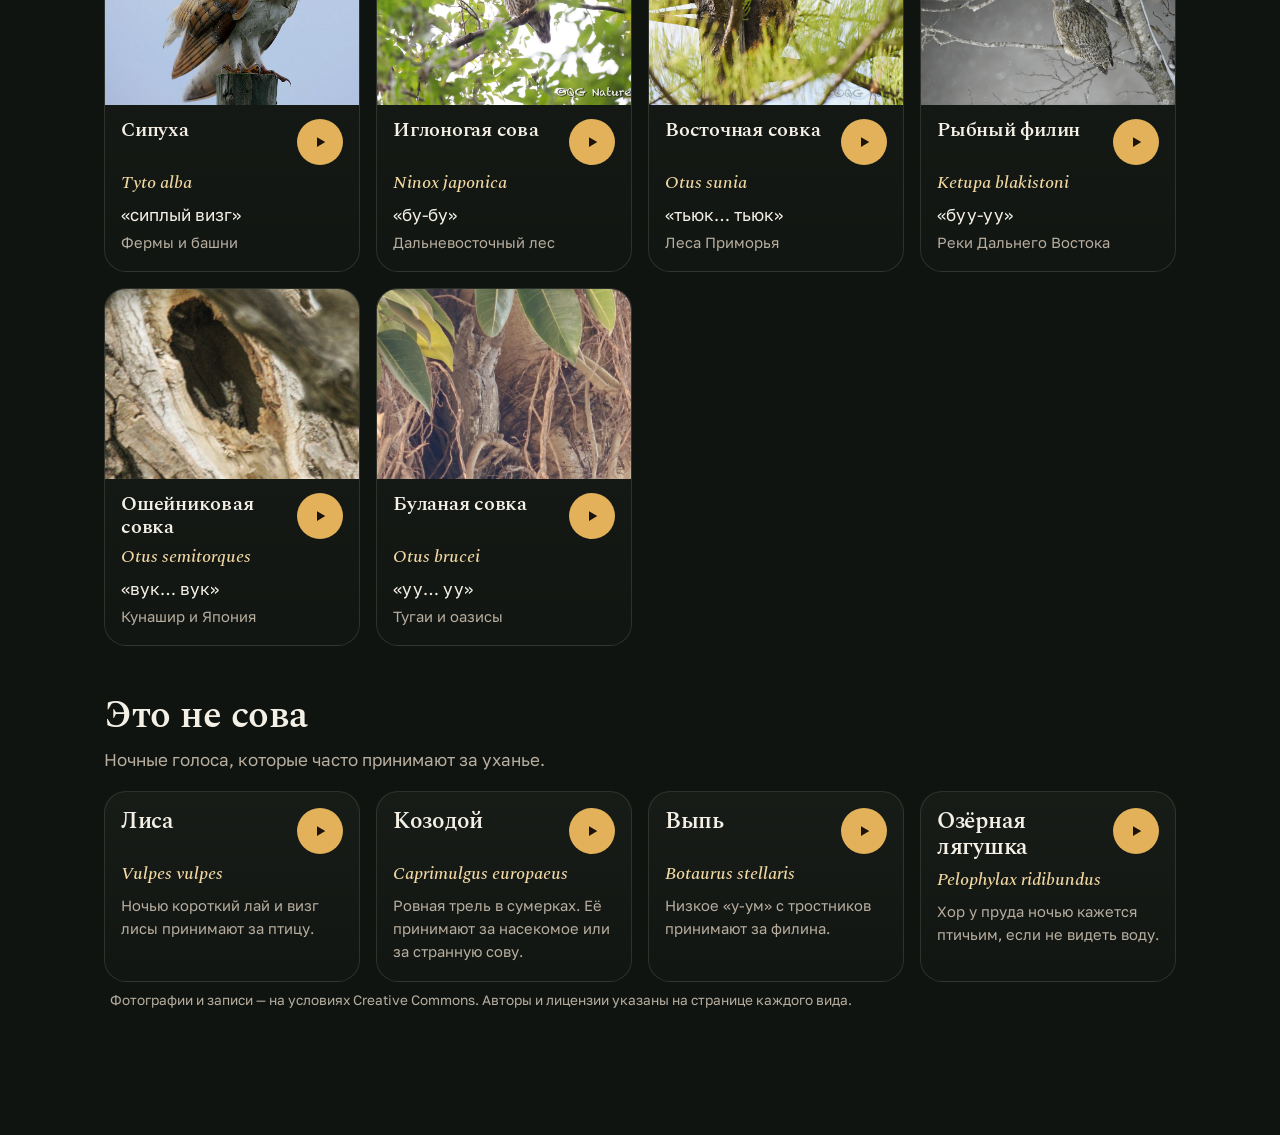
==== commit e9c24cd8: "Add a neck game where the owl sits still and only the head turns. Co-authored-by: Cursor <cursoragen" ====
--- a/index.html
+++ b/index.html
@@ -77,6 +77,15 @@
           <path d="M13.7 12.05v7.9l6.7-3.95z" fill="currentColor"/>
         </svg>
       </a>
+      <a class="corner-link" href="g/" target="_blank" rel="noopener" aria-label="Игра" title="Игра">
+        <svg viewBox="0 0 32 32" aria-hidden="true">
+          <path d="M7.2 14.2A9 9 0 0 1 16 7.1" fill="none" stroke="currentColor" stroke-width="1.6" stroke-linecap="round"/>
+          <circle cx="16.4" cy="17.6" r="7.1" fill="none" stroke="currentColor" stroke-width="1.6"/>
+          <circle cx="13.8" cy="17" r="1.1" fill="currentColor"/>
+          <circle cx="19" cy="17" r="1.1" fill="currentColor"/>
+          <path d="M15.6 19.5h1.6l-.8 1.55z" fill="currentColor"/>
+        </svg>
+      </a>
     </nav>
     <div class="install-offer" data-install-offer hidden>
       <button class="install-app" type="button" data-install>Поставить на экран</button>
--- a/css/styles.css
+++ b/css/styles.css
@@ -616,12 +616,14 @@
   }
 }
 
-@media (max-width: 420px) {
-  .top { padding-left: 16px; padding-right: 16px; column-gap: 8px; }
+@media (max-width: 480px) {
+  .top { padding-left: 16px; padding-right: 16px; column-gap: 6px; }
   #app { padding-left: 16px; padding-right: 16px; }
-  .corner-links { gap: 2px; }
-  .corner-link { width: 32px; height: 32px; }
-  .corner-link svg { width: 24px; height: 24px; }
+  .brand { gap: 6px; }
+  .mark { width: 32px; height: 32px; }
+  .corner-links { gap: 0; }
+  .corner-link { width: 28px; height: 28px; }
+  .corner-link svg { width: 22px; height: 22px; }
 }
 
 @media (max-width: 860px) {
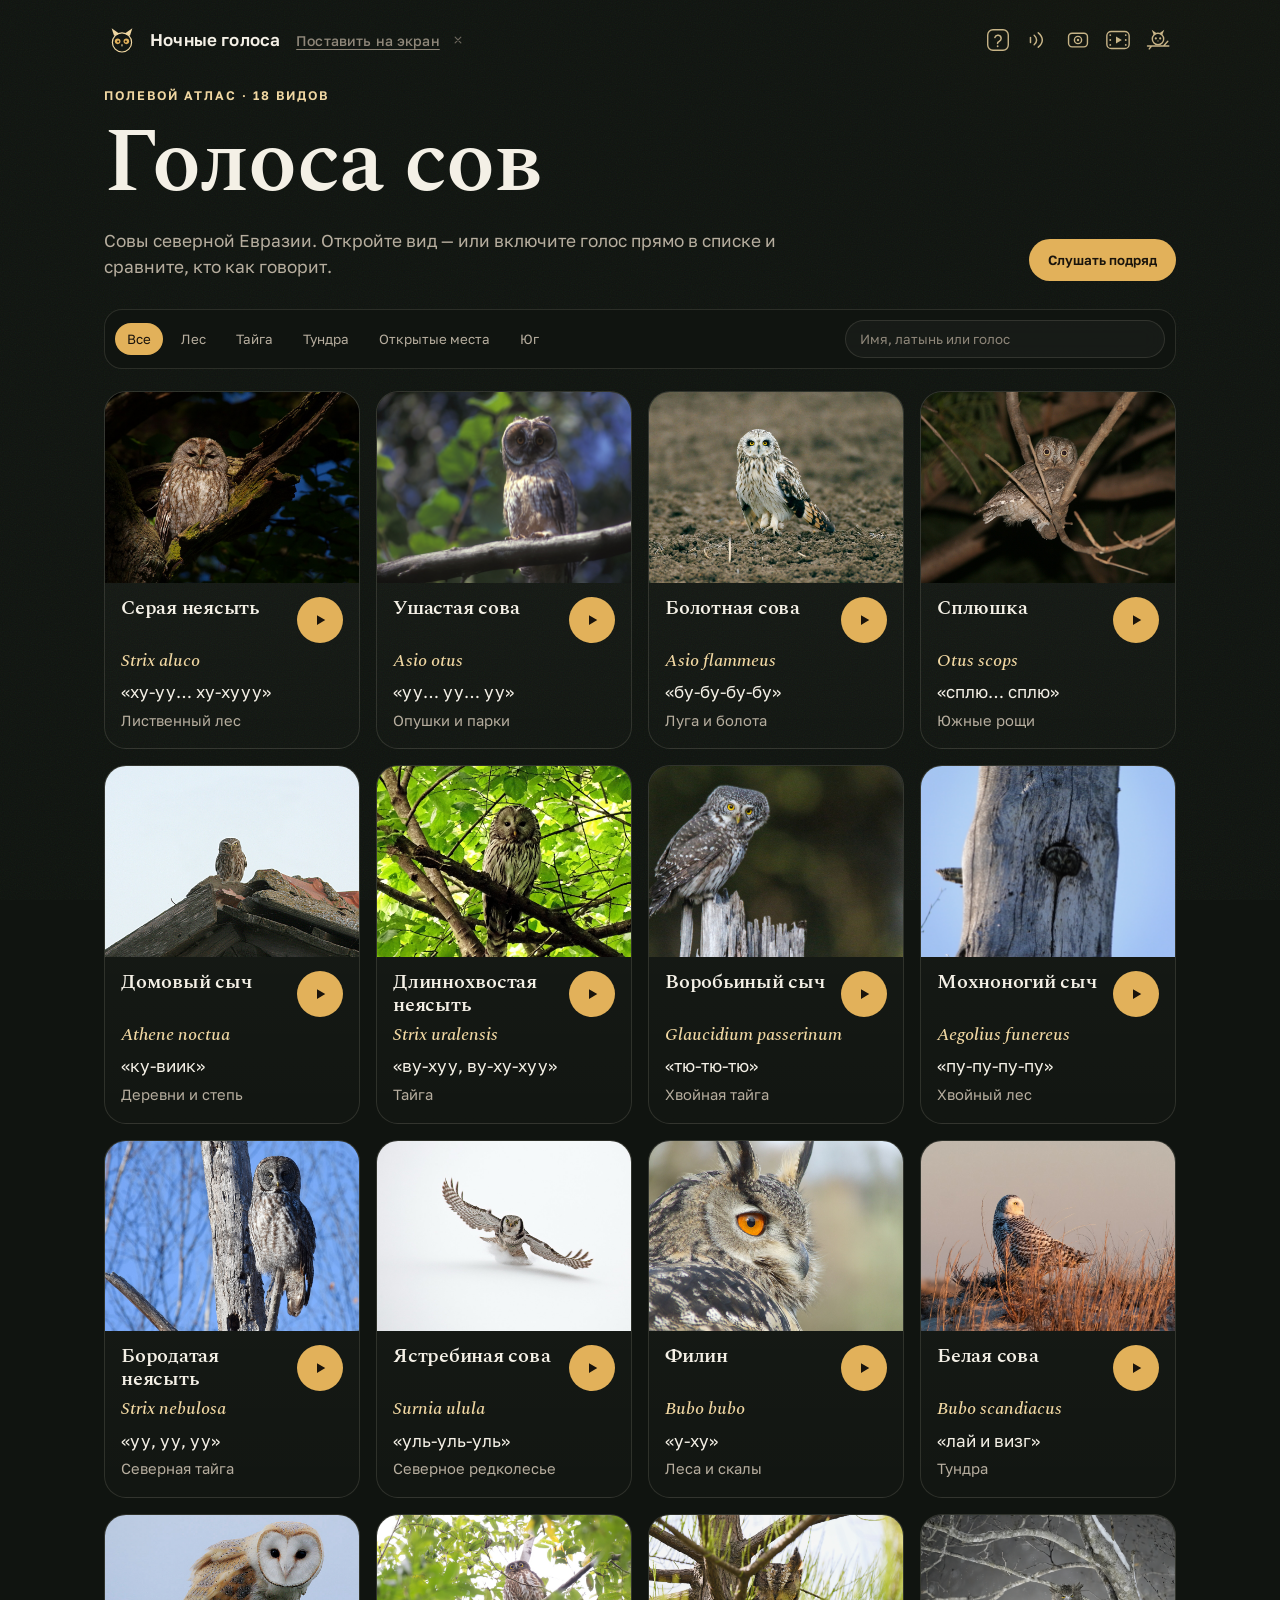
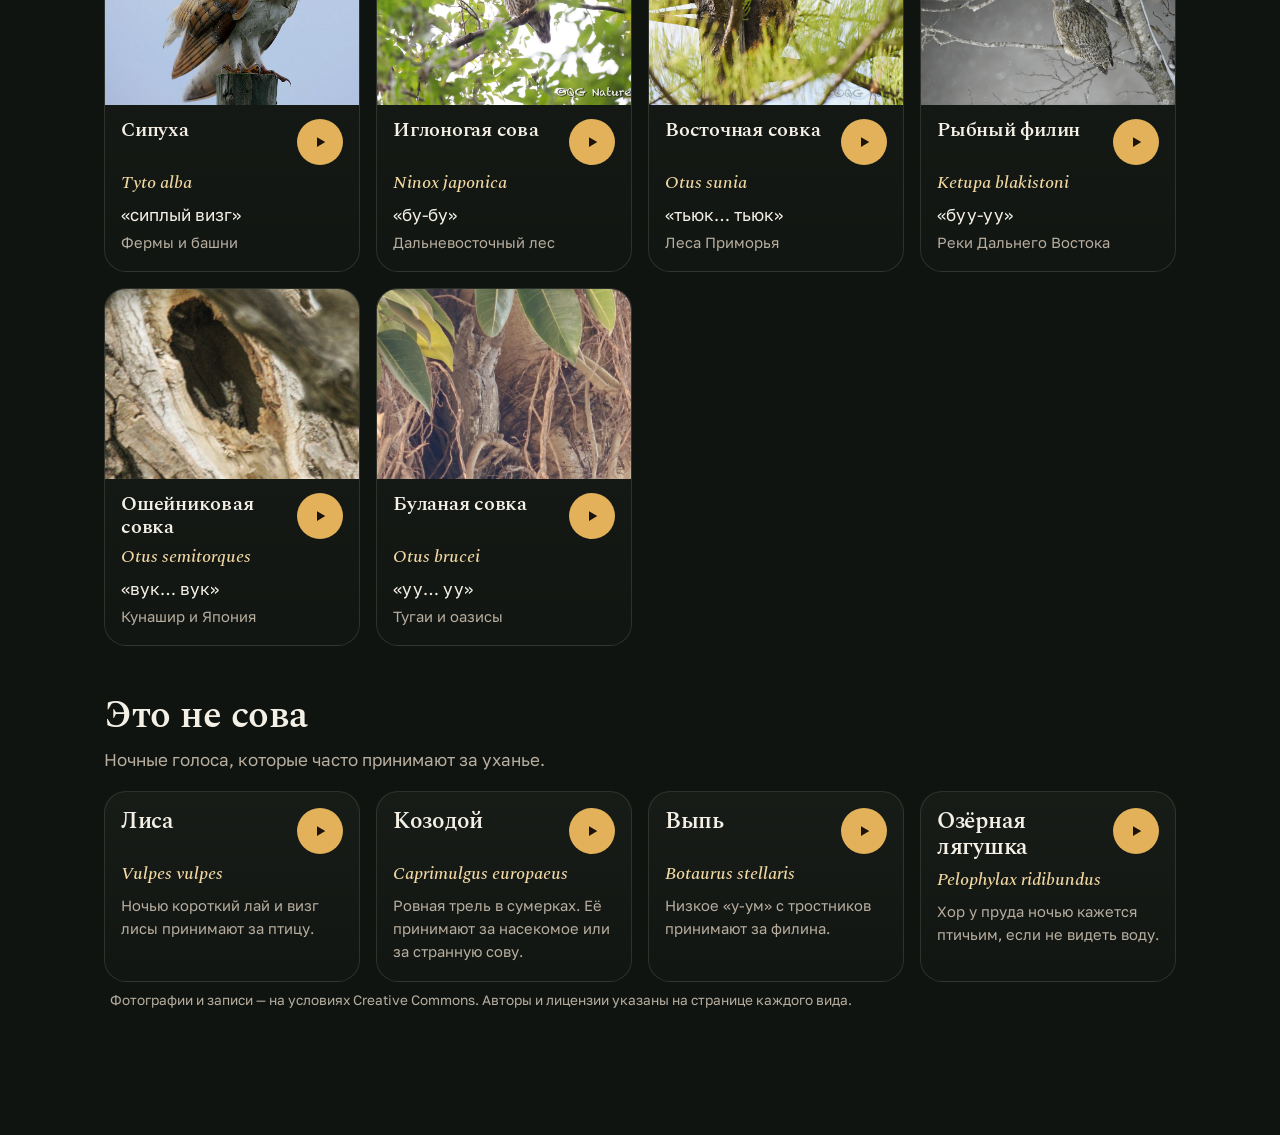
==== commit ff09d661: "Add a night pinball game and give each game on the list its own scene. Co-authored-by: Cursor <curso" ====
--- a/index.html
+++ b/index.html
@@ -77,13 +77,15 @@
           <path d="M13.7 12.05v7.9l6.7-3.95z" fill="currentColor"/>
         </svg>
       </a>
-      <a class="corner-link" href="g/" target="_blank" rel="noopener" aria-label="Игра" title="Игра">
+      <a class="corner-link" href="g/" target="_blank" rel="noopener" aria-label="Игры" title="Игры">
         <svg viewBox="0 0 32 32" aria-hidden="true">
-          <path d="M7.2 14.2A9 9 0 0 1 16 7.1" fill="none" stroke="currentColor" stroke-width="1.6" stroke-linecap="round"/>
-          <circle cx="16.4" cy="17.6" r="7.1" fill="none" stroke="currentColor" stroke-width="1.6"/>
-          <circle cx="13.8" cy="17" r="1.1" fill="currentColor"/>
-          <circle cx="19" cy="17" r="1.1" fill="currentColor"/>
-          <path d="M15.6 19.5h1.6l-.8 1.55z" fill="currentColor"/>
+          <path d="M11.2 10.4 8.8 4.4l6.4 4.4z" fill="currentColor"/>
+          <path d="M20.8 10.4 23.2 4.4l-6.4 4.4z" fill="currentColor"/>
+          <circle cx="16" cy="14.8" r="6.5" fill="none" stroke="currentColor" stroke-width="1.6"/>
+          <circle cx="13.5" cy="14.2" r="1.25" fill="currentColor"/>
+          <circle cx="18.5" cy="14.2" r="1.25" fill="currentColor"/>
+          <path d="M15.2 16.5h1.6L16 18.2z" fill="currentColor"/>
+          <path d="M4 22.8h24.4M22.2 22.8l5-5.4M8.6 22.8 6 26.2" fill="none" stroke="currentColor" stroke-width="1.6" stroke-linecap="round"/>
         </svg>
       </a>
     </nav>
